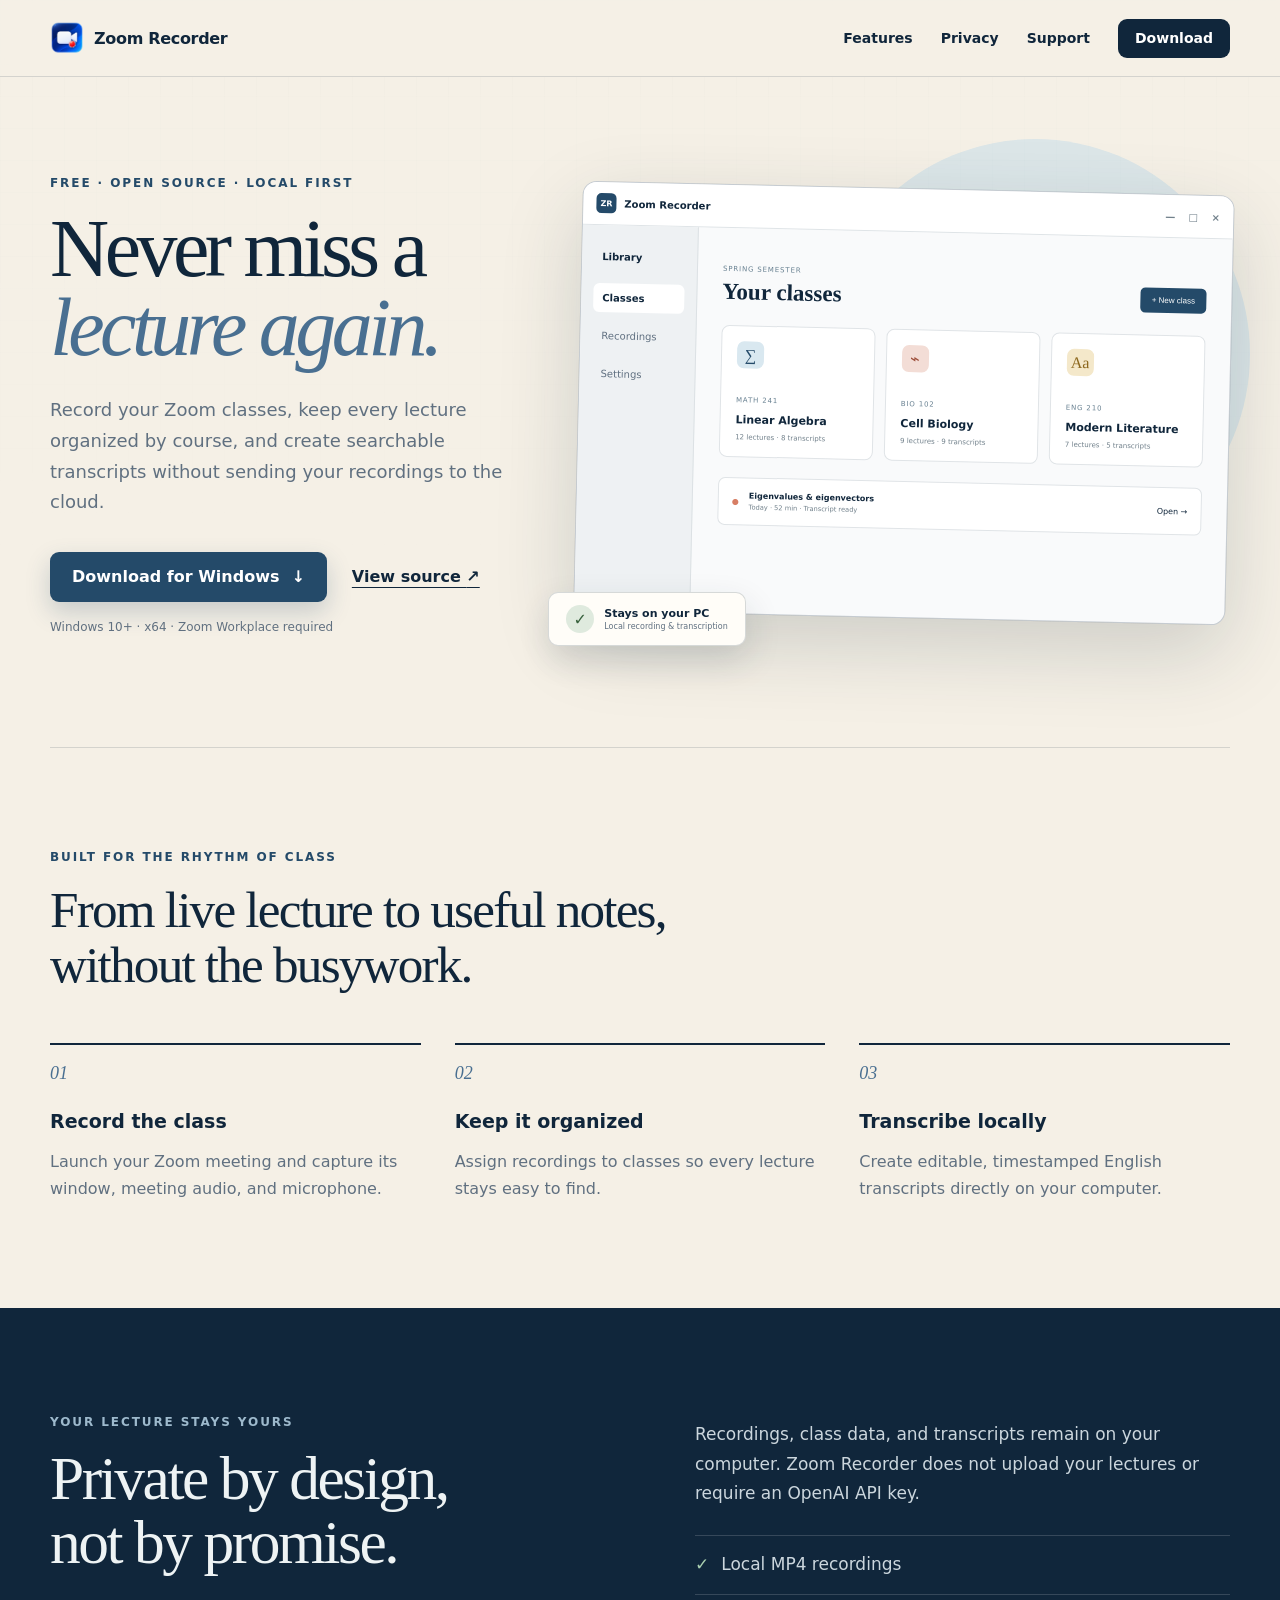
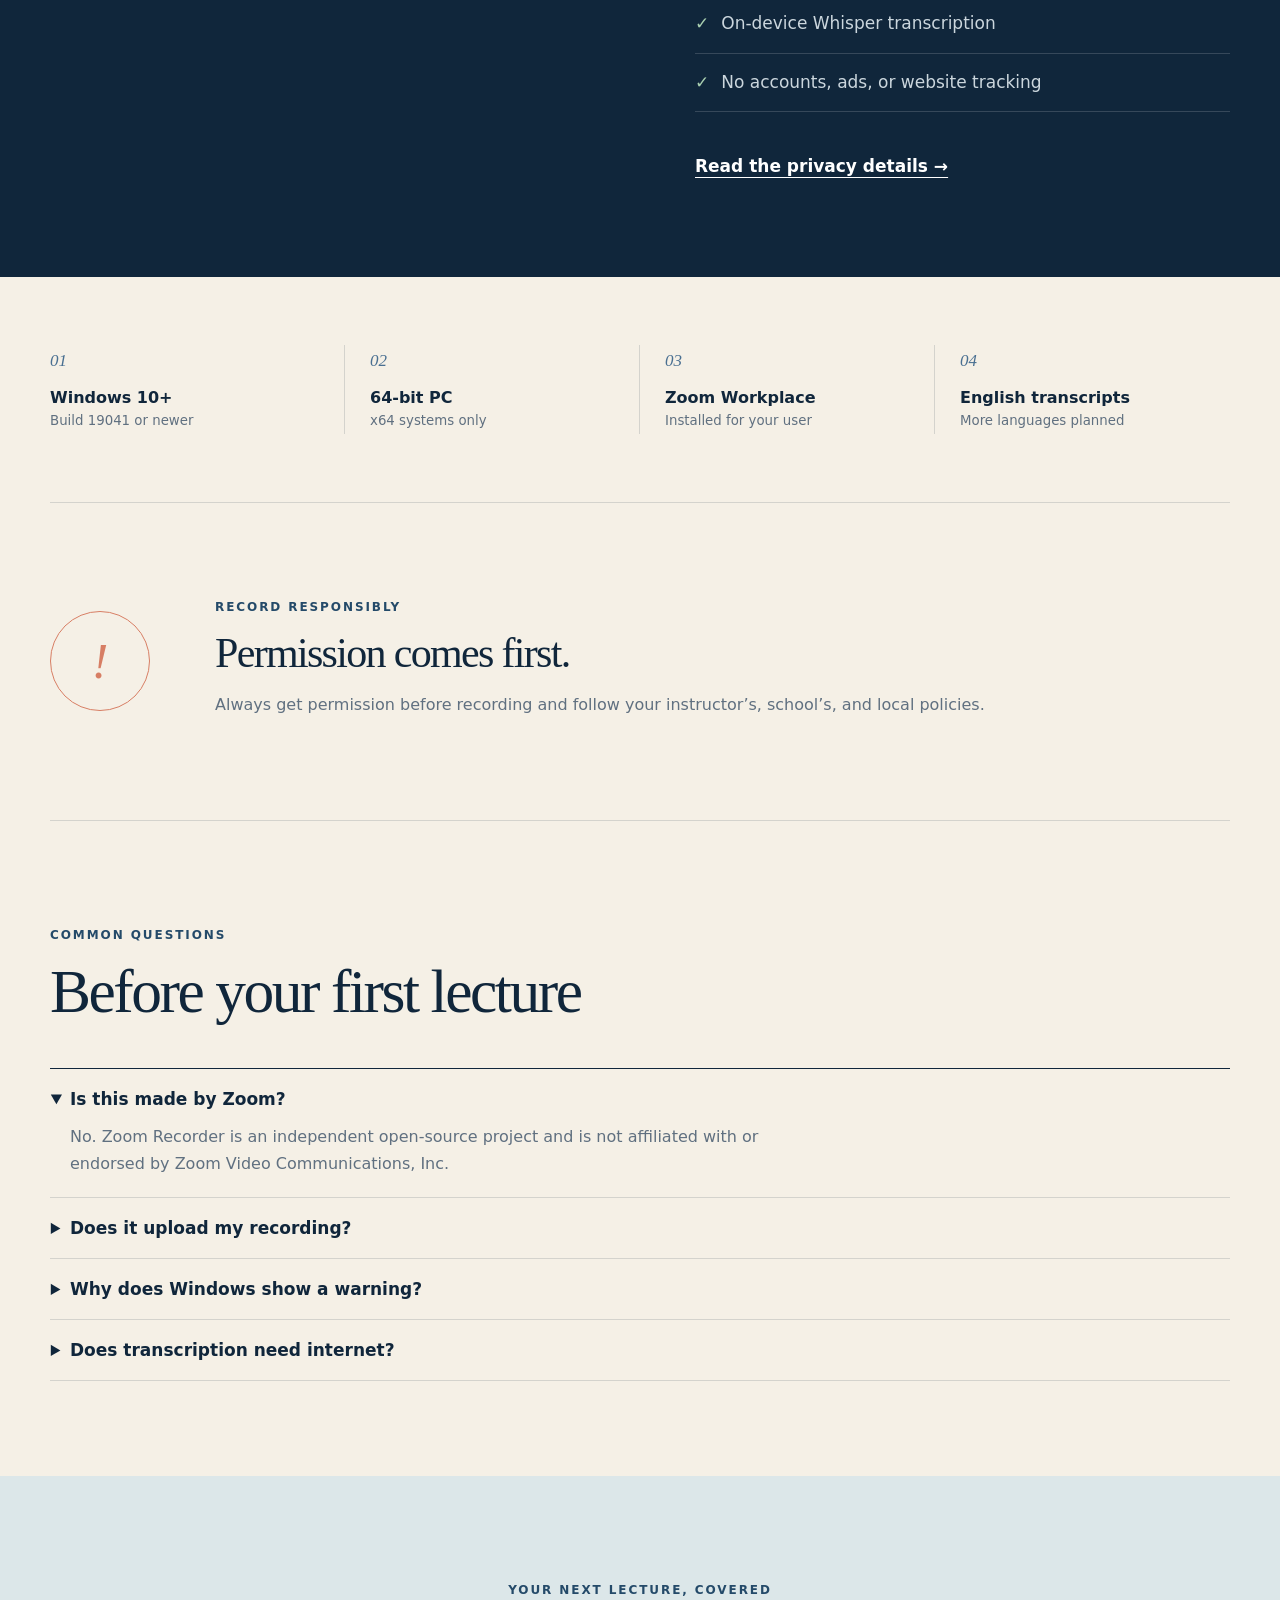
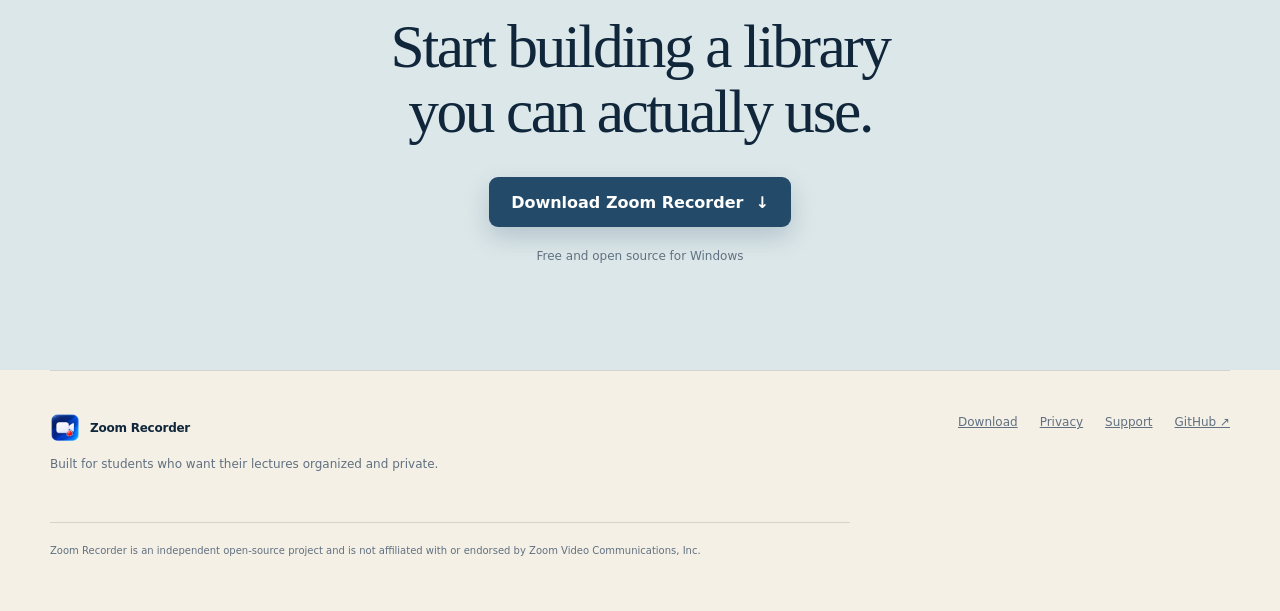
==== website/index.html @ ae4202d5 "Add Zoom Recorder product website" ====
<!doctype html>
<html lang="en">
<head>
  <meta charset="utf-8">
  <meta name="viewport" content="width=device-width, initial-scale=1">
  <meta name="theme-color" content="#f5f0e6">
  <title>Zoom Recorder — Never miss a lecture again</title>
  <meta name="description" content="Record Zoom lectures, organize them by class, and create private local transcripts on Windows.">
  <meta property="og:title" content="Zoom Recorder — Never miss a lecture again">
  <meta property="og:description" content="Record Zoom lectures, organize them by class, and transcribe locally on Windows.">
  <meta property="og:type" content="website">
  <meta property="og:image" content="https://adityatheperson.github.io/ZoomRecorder/assets/og.png">
  <meta name="twitter:card" content="summary_large_image">
  <meta name="twitter:title" content="Zoom Recorder — Never miss a lecture again">
  <meta name="twitter:description" content="Record Zoom lectures, organize them by class, and transcribe locally on Windows.">
  <meta name="twitter:image" content="https://adityatheperson.github.io/ZoomRecorder/assets/og.png">
  <link rel="icon" href="assets/icon.png">
  <link rel="stylesheet" href="styles.css">
</head>
<body>
  <a class="skip-link" href="#main">Skip to content</a>
  <header class="site-header">
    <nav class="nav shell" aria-label="Primary navigation">
      <a class="brand" href="index.html" aria-label="Zoom Recorder home">
        <img src="assets/icon.png" alt="" width="34" height="34">
        <span>Zoom Recorder</span>
      </a>
      <div class="nav-links">
        <a href="#features">Features</a>
        <a href="privacy.html">Privacy</a>
        <a href="support.html">Support</a>
        <a class="button button-small button-dark" href="download.html">Download</a>
      </div>
    </nav>
  </header>

  <main id="main">
    <section class="hero shell">
      <div class="hero-copy">
        <p class="eyebrow">Free · Open source · Local first</p>
        <h1>Never miss a<br><em>lecture again.</em></h1>
        <p class="hero-lede">Record your Zoom classes, keep every lecture organized by course, and create searchable transcripts without sending your recordings to the cloud.</p>
        <div class="hero-actions">
          <a class="button button-primary" href="download.html">Download for Windows <span aria-hidden="true">↓</span></a>
          <a class="text-link" href="https://github.com/adityatheperson/ZoomRecorder">View source <span aria-hidden="true">↗</span></a>
        </div>
        <p class="hero-note">Windows 10+ · x64 · Zoom Workplace required</p>
      </div>

      <div class="app-stage" aria-label="Preview of the Zoom Recorder class library">
        <div class="app-window">
          <div class="app-titlebar"><span class="app-mark">ZR</span><span>Zoom Recorder</span><span class="window-dots">— □ ×</span></div>
          <div class="app-body">
            <aside>
              <strong>Library</strong>
              <span class="active">Classes</span>
              <span>Recordings</span>
              <span>Settings</span>
            </aside>
            <div class="app-content">
              <div class="app-heading"><div><small>SPRING SEMESTER</small><h2>Your classes</h2></div><button>+ New class</button></div>
              <div class="class-grid">
                <article><span class="class-icon">∑</span><small>MATH 241</small><h3>Linear Algebra</h3><p>12 lectures · 8 transcripts</p></article>
                <article><span class="class-icon coral">⌁</span><small>BIO 102</small><h3>Cell Biology</h3><p>9 lectures · 9 transcripts</p></article>
                <article><span class="class-icon gold">Aa</span><small>ENG 210</small><h3>Modern Literature</h3><p>7 lectures · 5 transcripts</p></article>
              </div>
              <div class="recording-row"><span class="record-dot">●</span><div><strong>Eigenvalues &amp; eigenvectors</strong><small>Today · 52 min · Transcript ready</small></div><span>Open →</span></div>
            </div>
          </div>
        </div>
        <div class="privacy-chip"><span>✓</span><div><strong>Stays on your PC</strong><small>Local recording &amp; transcription</small></div></div>
      </div>
    </section>

    <section id="features" class="intro shell">
      <p class="section-kicker">Built for the rhythm of class</p>
      <h2>From live lecture to useful notes,<br>without the busywork.</h2>
      <div class="steps">
        <article><span>01</span><h3>Record the class</h3><p>Launch your Zoom meeting and capture its window, meeting audio, and microphone.</p></article>
        <article><span>02</span><h3>Keep it organized</h3><p>Assign recordings to classes so every lecture stays easy to find.</p></article>
        <article><span>03</span><h3>Transcribe locally</h3><p>Create editable, timestamped English transcripts directly on your computer.</p></article>
      </div>
    </section>

    <section class="privacy-band">
      <div class="shell privacy-layout">
        <div>
          <p class="section-kicker">Your lecture stays yours</p>
          <h2>Private by design,<br>not by promise.</h2>
        </div>
        <div class="privacy-copy">
          <p>Recordings, class data, and transcripts remain on your computer. Zoom Recorder does not upload your lectures or require an OpenAI API key.</p>
          <ul class="check-list">
            <li><span>✓</span> Local MP4 recordings</li>
            <li><span>✓</span> On-device Whisper transcription</li>
            <li><span>✓</span> No accounts, ads, or website tracking</li>
          </ul>
          <a class="text-link" href="privacy.html">Read the privacy details →</a>
        </div>
      </div>
    </section>

    <section class="compat shell">
      <div><span>01</span><strong>Windows 10+</strong><small>Build 19041 or newer</small></div>
      <div><span>02</span><strong>64-bit PC</strong><small>x64 systems only</small></div>
      <div><span>03</span><strong>Zoom Workplace</strong><small>Installed for your user</small></div>
      <div><span>04</span><strong>English transcripts</strong><small>More languages planned</small></div>
    </section>

    <section class="consent shell">
      <div class="consent-mark">!</div>
      <div><p class="section-kicker">Record responsibly</p><h2>Permission comes first.</h2><p>Always get permission before recording and follow your instructor’s, school’s, and local policies.</p></div>
    </section>

    <section class="faq shell">
      <p class="section-kicker">Common questions</p>
      <h2>Before your first lecture</h2>
      <div class="faq-grid">
        <details open><summary>Is this made by Zoom?</summary><p>No. Zoom Recorder is an independent open-source project and is not affiliated with or endorsed by Zoom Video Communications, Inc.</p></details>
        <details><summary>Does it upload my recording?</summary><p>No. Recordings and transcripts stay in your local Windows application-data folders.</p></details>
        <details><summary>Why does Windows show a warning?</summary><p>The current personal release is not commercially code-signed. The Download page explains how to verify the file before opening it.</p></details>
        <details><summary>Does transcription need internet?</summary><p>Only for the first verified English Whisper model download, approximately 500 MB. Later transcriptions can run offline.</p></details>
      </div>
    </section>

    <section class="final-cta">
      <div class="shell"><p class="eyebrow">Your next lecture, covered</p><h2>Start building a library<br>you can actually use.</h2><a class="button button-primary" href="download.html">Download Zoom Recorder <span>↓</span></a><p>Free and open source for Windows</p></div>
    </section>
  </main>

  <footer class="footer shell">
    <div><a class="brand" href="index.html"><img src="assets/icon.png" alt="" width="30" height="30"><span>Zoom Recorder</span></a><p>Built for students who want their lectures organized and private.</p></div>
    <div class="footer-links"><a href="download.html">Download</a><a href="privacy.html">Privacy</a><a href="support.html">Support</a><a href="https://github.com/adityatheperson/ZoomRecorder">GitHub ↗</a></div>
    <p class="legal">Zoom Recorder is an independent open-source project and is not affiliated with or endorsed by Zoom Video Communications, Inc.</p>
  </footer>
</body>
</html>
---- website/styles.css ----
:root {
  --paper: #f5f0e6;
  --paper-2: #ede5d6;
  --ink: #10263b;
  --muted: #607080;
  --blue: #496f91;
  --blue-dark: #244a69;
  --line: rgba(16, 38, 59, .14);
  --white: #fffdf8;
  --coral: #d77e64;
  --gold: #c69742;
  --shadow: 0 28px 80px rgba(30, 48, 62, .18);
}

* { box-sizing: border-box; }
html { scroll-behavior: smooth; }
body { margin: 0; color: var(--ink); background: var(--paper); font-family: "Segoe UI", Inter, system-ui, sans-serif; }
body::before { content: ""; position: fixed; inset: 0; pointer-events: none; opacity: .35; background-image: linear-gradient(rgba(73,111,145,.04) 1px, transparent 1px), linear-gradient(90deg, rgba(73,111,145,.04) 1px, transparent 1px); background-size: 32px 32px; mask-image: linear-gradient(to bottom, black, transparent 70%); }
a { color: inherit; }
.shell { width: min(1180px, calc(100% - 44px)); margin-inline: auto; position: relative; }
.skip-link { position: absolute; left: -9999px; top: 8px; z-index: 99; background: var(--ink); color: white; padding: 10px; }
.skip-link:focus { left: 8px; }
.site-header { border-bottom: 1px solid var(--line); background: rgba(245,240,230,.84); backdrop-filter: blur(16px); position: sticky; top: 0; z-index: 20; }
.nav { height: 76px; display: flex; align-items: center; justify-content: space-between; }
.brand { display: flex; align-items: center; gap: 10px; text-decoration: none; font-weight: 750; letter-spacing: -.02em; }
.brand img { border-radius: 8px; }
.nav-links { display: flex; align-items: center; gap: 28px; }
.nav-links > a { text-decoration: none; font-size: 14px; font-weight: 650; }
.button { display: inline-flex; justify-content: center; align-items: center; gap: 12px; min-height: 50px; padding: 0 22px; border-radius: 9px; text-decoration: none; font-weight: 750; transition: transform .18s ease, background .18s ease; }
.button:hover { transform: translateY(-2px); }
.button-small { min-height: 39px; padding-inline: 17px; }
.button-dark { color: white; background: var(--ink); }
.button-primary { color: white; background: var(--blue-dark); box-shadow: 0 10px 24px rgba(36,74,105,.22); }
.hero { min-height: 670px; display: grid; grid-template-columns: .83fr 1.17fr; align-items: center; gap: 66px; padding-block: 78px 92px; }
.eyebrow, .section-kicker { color: var(--blue-dark); font-size: 12px; text-transform: uppercase; letter-spacing: .16em; font-weight: 800; }
h1 { font-family: Georgia, "Times New Roman", serif; font-size: clamp(54px, 6.4vw, 84px); line-height: .96; letter-spacing: -.055em; margin: 20px 0 28px; font-weight: 500; }
h1 em { color: var(--blue); font-weight: 400; }
.hero-lede { color: var(--muted); font-size: 18px; line-height: 1.7; max-width: 530px; }
.hero-actions { display: flex; align-items: center; gap: 25px; margin-top: 34px; }
.text-link { font-weight: 750; text-underline-offset: 5px; }
.hero-note { color: var(--muted); font-size: 12px; margin-top: 18px; }
.app-stage { position: relative; padding: 24px 0 28px; }
.app-stage::before { content: ""; position: absolute; width: 430px; height: 430px; border-radius: 50%; background: #dce6e8; right: -20px; top: -25px; z-index: -1; }
.app-window { background: #f9fafb; border: 1px solid rgba(16,38,59,.22); border-radius: 14px; overflow: hidden; box-shadow: var(--shadow); transform: rotate(1.3deg); }
.app-titlebar { height: 43px; display: flex; align-items: center; gap: 8px; padding: 0 13px; font-size: 10px; font-weight: 700; background: white; border-bottom: 1px solid #dfe4e7; }
.app-mark { width: 20px; height: 20px; display: grid; place-items: center; border-radius: 5px; color: white; background: var(--blue-dark); font-size: 8px; }
.window-dots { margin-left: auto; word-spacing: 10px; color: #71808b; }
.app-body { min-height: 385px; display: grid; grid-template-columns: 116px 1fr; }
.app-body aside { padding: 26px 12px; display: flex; flex-direction: column; gap: 9px; color: #607080; font-size: 10px; background: #eef1f3; border-right: 1px solid #dce1e4; }
.app-body aside strong { color: var(--ink); margin: 0 8px 12px; }
.app-body aside span { padding: 9px; }
.app-body aside .active { background: white; color: var(--ink); border-radius: 6px; font-weight: 700; }
.app-content { padding: 28px 25px; }
.app-heading { display: flex; justify-content: space-between; align-items: center; }
.app-heading small, .app-content article small { color: #688091; font-size: 7px; letter-spacing: .12em; }
.app-heading h2 { margin: 4px 0 20px; font-family: Georgia, serif; font-size: 23px; }
.app-heading button { border: 0; padding: 8px 11px; border-radius: 5px; background: var(--blue-dark); color: white; font-size: 8px; }
.class-grid { display: grid; grid-template-columns: repeat(3, 1fr); gap: 11px; }
.class-grid article { background: white; border: 1px solid #e0e4e7; padding: 15px; border-radius: 8px; min-width: 0; }
.class-grid h3 { font-size: 11px; margin: 7px 0; }
.class-grid p { margin: 0; color: #71808b; font-size: 7px; }
.class-icon { width: 27px; height: 27px; display: grid; place-items: center; border-radius: 7px; background: #d9e8f0; color: var(--blue-dark); margin-bottom: 19px; font-family: Georgia, serif; }
.class-icon.coral { background: #f3ddd6; color: #9d4e3a; }
.class-icon.gold { background: #f4e8ca; color: #8c671d; }
.recording-row { margin-top: 20px; background: white; border: 1px solid #e0e4e7; border-radius: 7px; padding: 13px; display: grid; grid-template-columns: auto 1fr auto; gap: 10px; align-items: center; font-size: 8px; }
.record-dot { color: var(--coral); }
.recording-row small { display: block; color: #71808b; margin-top: 3px; }
.privacy-chip { position: absolute; left: -30px; bottom: 0; display: flex; align-items: center; gap: 10px; padding: 12px 17px; border: 1px solid rgba(16,38,59,.17); background: var(--white); border-radius: 10px; box-shadow: 0 15px 35px rgba(30,48,62,.16); }
.privacy-chip > span { display: grid; place-items: center; width: 28px; height: 28px; border-radius: 50%; background: #dfeade; color: #37613c; }
.privacy-chip strong, .privacy-chip small { display: block; }
.privacy-chip strong { font-size: 11px; }.privacy-chip small { color: var(--muted); font-size: 8px; margin-top: 2px; }
.intro { border-top: 1px solid var(--line); padding-block: 90px; }
.intro h2 { font-family: Georgia, serif; font-size: clamp(36px, 4vw, 54px); line-height: 1.08; letter-spacing: -.035em; font-weight: 500; margin: 18px 0 50px; }
.steps { display: grid; grid-template-columns: repeat(3, 1fr); gap: 34px; }
.steps article { border-top: 2px solid var(--ink); padding-top: 18px; }
.steps article > span { color: var(--blue); font: italic 18px Georgia, serif; }
.steps h3 { font-size: 19px; margin: 26px 0 10px; }.steps p { color: var(--muted); line-height: 1.7; }
.privacy-band { color: #eef3f4; background: var(--ink); padding-block: 95px; }
.privacy-layout { display: grid; grid-template-columns: 1fr 1fr; gap: 110px; align-items: start; }
.privacy-band .section-kicker { color: #9db9cc; }.privacy-band h2, .faq h2, .final-cta h2, .consent h2, .page-hero h1 { font: 500 clamp(38px, 4.8vw, 62px)/1.05 Georgia, serif; letter-spacing: -.04em; margin: 17px 0 0; }
.privacy-copy { color: #cbd6dd; font-size: 17px; line-height: 1.75; }.privacy-copy .text-link { color: white; display: inline-block; margin-top: 14px; }
.check-list { list-style: none; margin: 26px 0; padding: 0; border-top: 1px solid rgba(255,255,255,.16); }.check-list li { display: flex; gap: 12px; padding: 14px 0; border-bottom: 1px solid rgba(255,255,255,.16); }.check-list span { color: #a9cfb0; }
.compat { display: grid; grid-template-columns: repeat(4,1fr); padding-block: 68px; border-bottom: 1px solid var(--line); }.compat div { padding: 6px 25px; border-right: 1px solid var(--line); }.compat div:first-child { padding-left: 0; }.compat div:last-child { border: 0; }.compat span,.compat strong,.compat small { display:block }.compat span { color: var(--blue); font: italic 17px Georgia,serif; }.compat strong { margin: 17px 0 6px; }.compat small { color: var(--muted); }
.consent { display: grid; grid-template-columns: 120px 1fr; gap: 45px; align-items: center; padding-block: 85px; border-bottom: 1px solid var(--line); }.consent-mark { width: 100px; height: 100px; display:grid; place-items:center; border: 1px solid var(--coral); border-radius: 50%; color: var(--coral); font: italic 50px Georgia,serif; }.consent h2 { font-size: 42px; }.consent p:last-child { color: var(--muted); line-height: 1.7; }
.faq { padding-block: 95px; }.faq h2 { margin-bottom: 45px; }.faq-grid { border-top: 1px solid var(--ink); }.faq details { border-bottom: 1px solid var(--line); padding: 20px 0; }.faq summary { cursor: pointer; font-weight: 750; font-size: 17px; list-style-position: outside; margin-left: 20px; }.faq details p { color: var(--muted); line-height: 1.7; max-width: 760px; margin: 14px 0 0 20px; }
.final-cta { background: #dce7e9; text-align:center; padding-block: 95px; }.final-cta h2 { margin-bottom: 34px; }.final-cta .button { margin-bottom: 10px; }.final-cta p:last-child { color: var(--muted); font-size: 12px; }
.footer { display: grid; grid-template-columns: 1fr auto; gap: 25px; border-top: 1px solid var(--line); padding-block: 42px; color: var(--muted); font-size: 12px; line-height: 1.6; }.footer .brand { color:var(--ink); width:max-content }.footer-links { display:flex; gap:22px; }.legal { grid-column: 1/-1; max-width: 800px; padding-top: 20px; border-top: 1px solid var(--line); font-size: 10px; }
.page-hero { padding-block: 86px 55px; max-width: 850px; margin-left: max(22px, calc((100vw - 1180px)/2)); }.page-hero .lede { color:var(--muted); font-size:19px; line-height:1.7; max-width:710px }.content-shell { width:min(850px, calc(100% - 44px)); margin:0 auto 90px }.content-section { padding:42px 0; border-top:1px solid var(--line) }.content-section h2 { font:500 30px Georgia,serif; margin:0 0 18px }.content-section h3 { margin-top:28px }.content-section p,.content-section li { color:var(--muted); line-height:1.75 }.download-card { background:var(--white); border:1px solid var(--line); border-radius:14px; padding:28px; box-shadow:0 18px 50px rgba(30,48,62,.09); display:grid; grid-template-columns:1fr auto; gap:20px; align-items:center }.download-card h2 { margin:0 0 6px }.download-card p { margin:0 }.warning { border-left:4px solid var(--gold); background:#f4ead4; padding:18px 20px; margin:22px 0 }.code { font-family:Consolas,monospace; word-break:break-all; font-size:12px; color:var(--ink); background:#e8e2d7; padding:13px; border-radius:6px }.steps-list { counter-reset:item; list-style:none; padding:0 }.steps-list li { counter-increment:item; position:relative; padding:0 0 24px 48px }.steps-list li::before { content:counter(item); position:absolute; left:0; top:0; width:28px; height:28px; border-radius:50%; display:grid; place-items:center; background:var(--ink); color:white; font-size:12px }.support-grid { display:grid; grid-template-columns:1fr 1fr; gap:16px }.support-card { background:var(--white); border:1px solid var(--line); border-radius:10px; padding:22px }.support-card h3 { margin-top:0 }.badge { display:inline-flex; padding:6px 9px; border-radius:999px; background:#dfe8eb; color:var(--blue-dark); font-size:11px; font-weight:750; }
@media (max-width: 900px) { .hero { grid-template-columns: 1fr; padding-top: 60px; }.hero-copy { max-width: 700px; }.app-stage { width: min(660px, 100%); margin: 0 auto; }.nav-links > a:not(.button) { display: none; } }
@media (max-width: 760px) { .privacy-layout,.support-grid { grid-template-columns:1fr; gap:35px }.compat { grid-template-columns:1fr 1fr }.compat div { border-bottom:1px solid var(--line); padding:20px }.consent { grid-template-columns:1fr }.footer { grid-template-columns:1fr }.footer-links { flex-wrap:wrap }.download-card { grid-template-columns:1fr } }
@media (max-width: 620px) { .shell { width: min(100% - 28px, 1180px); }.hero { gap: 35px; }.hero-actions { align-items: flex-start; flex-direction: column; }.app-stage { overflow: hidden; padding: 10px 0 40px; }.app-window { width: 630px; transform: scale(.74) rotate(1deg); transform-origin: top left; margin-bottom: -100px; }.privacy-chip { left: 8px; }.steps { grid-template-columns: 1fr; }.intro { padding-block: 65px; }.compat { grid-template-columns:1fr }.compat div { border-right:0 }.page-hero { margin-left:14px; margin-right:14px }.content-shell { width:calc(100% - 28px) } }
@media (prefers-reduced-motion: reduce) { html { scroll-behavior: auto; }.button { transition: none; } }
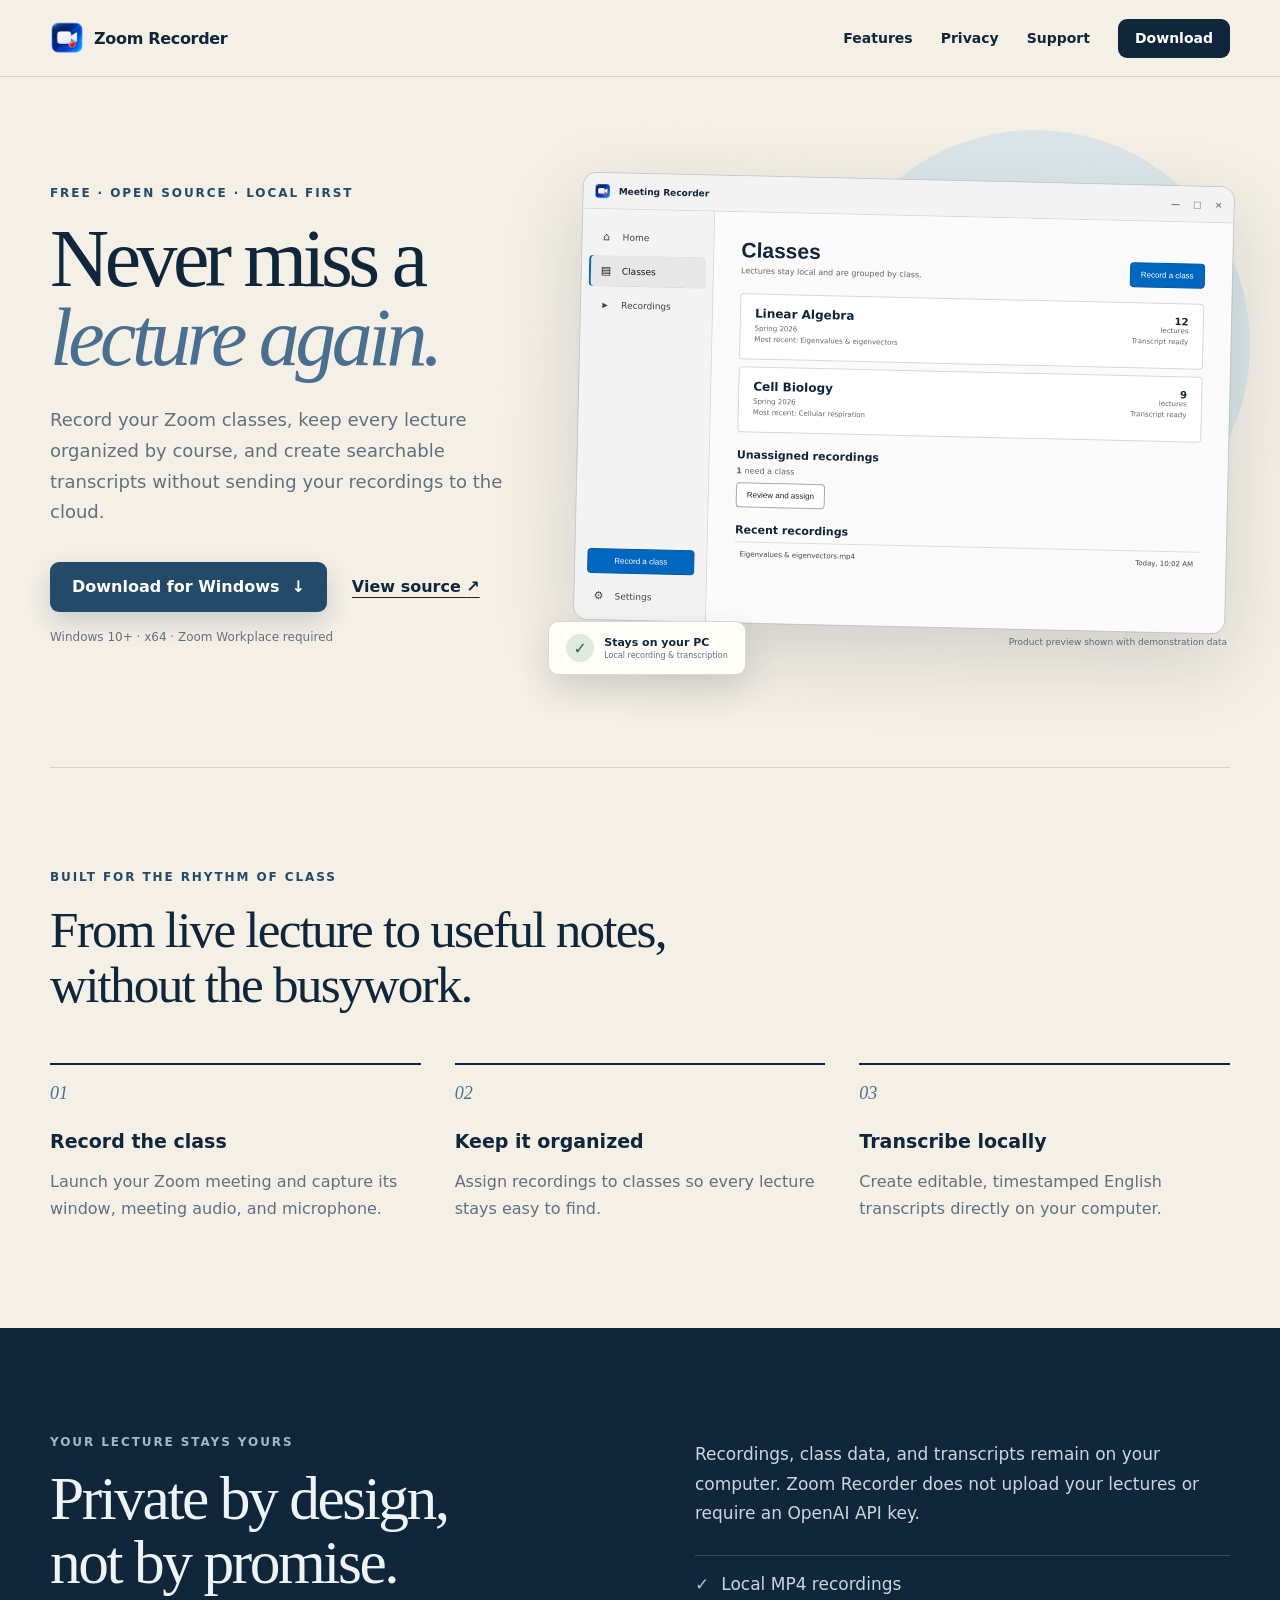
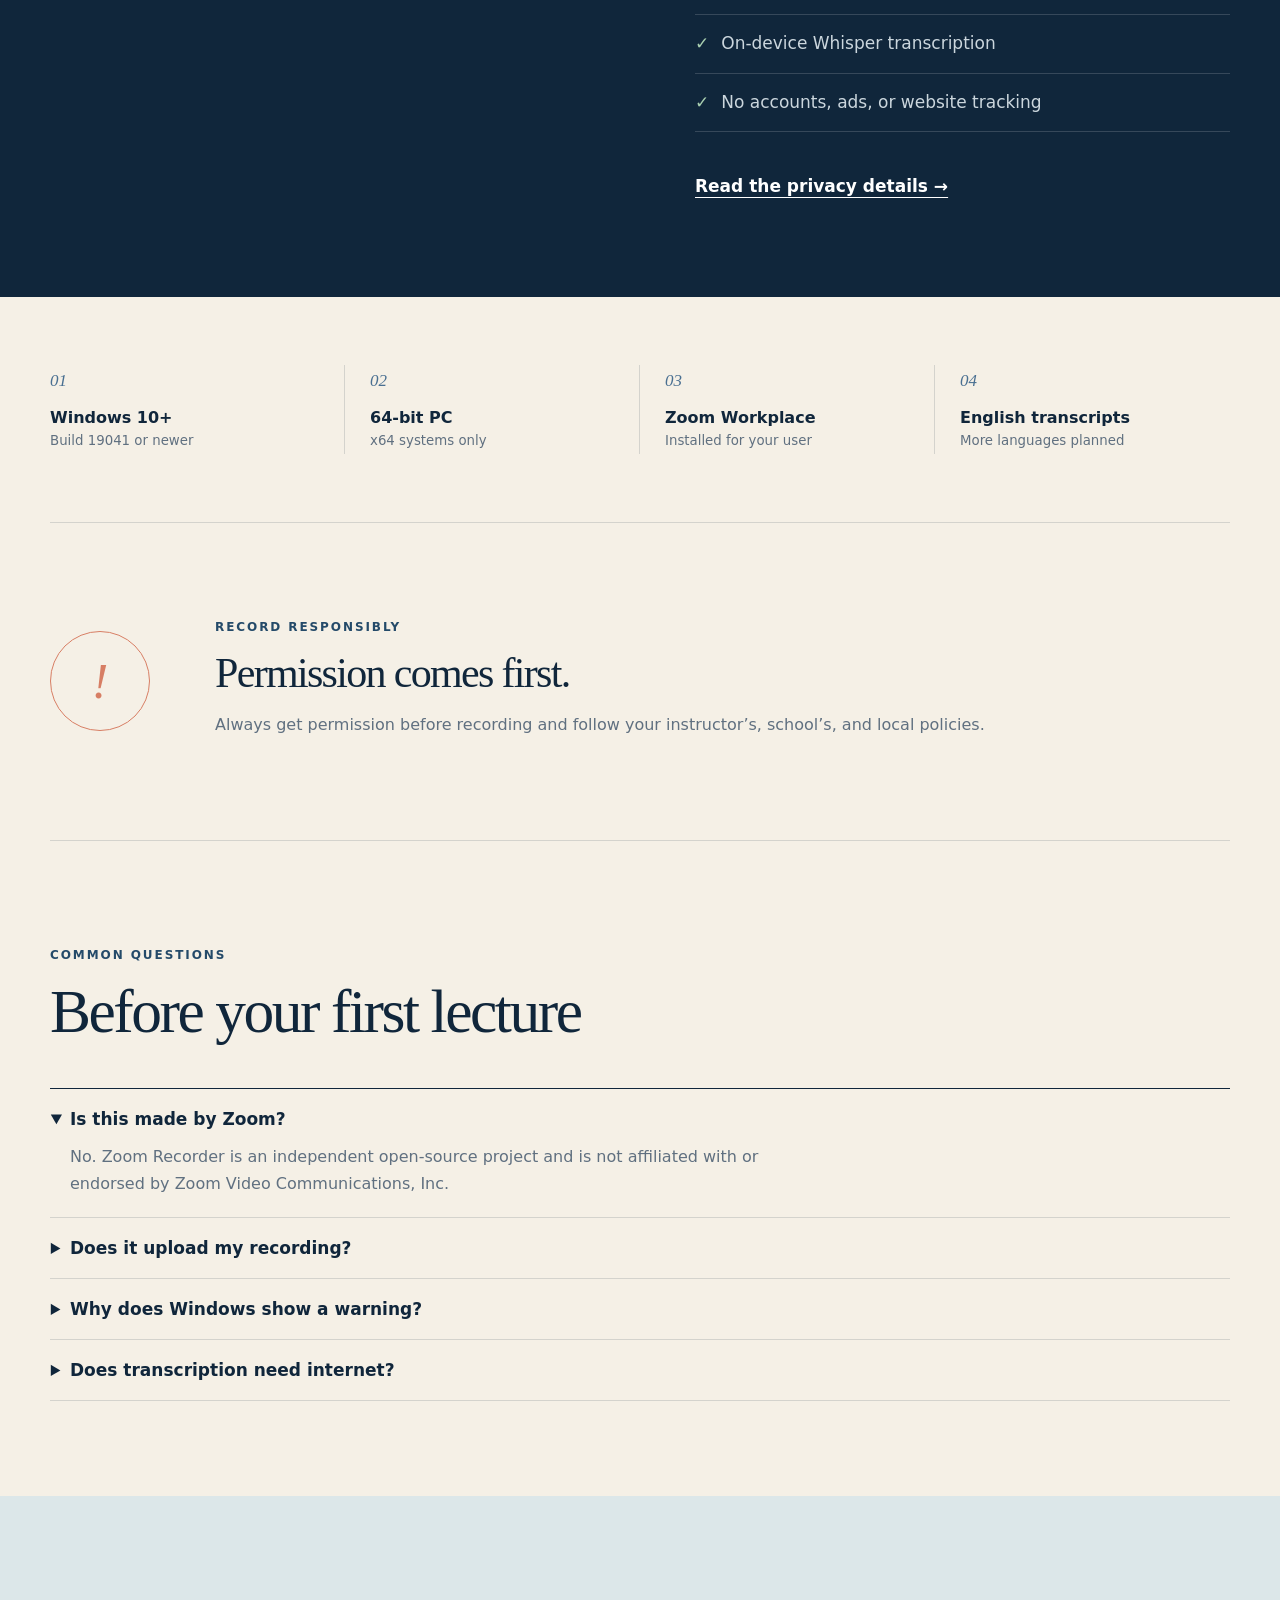
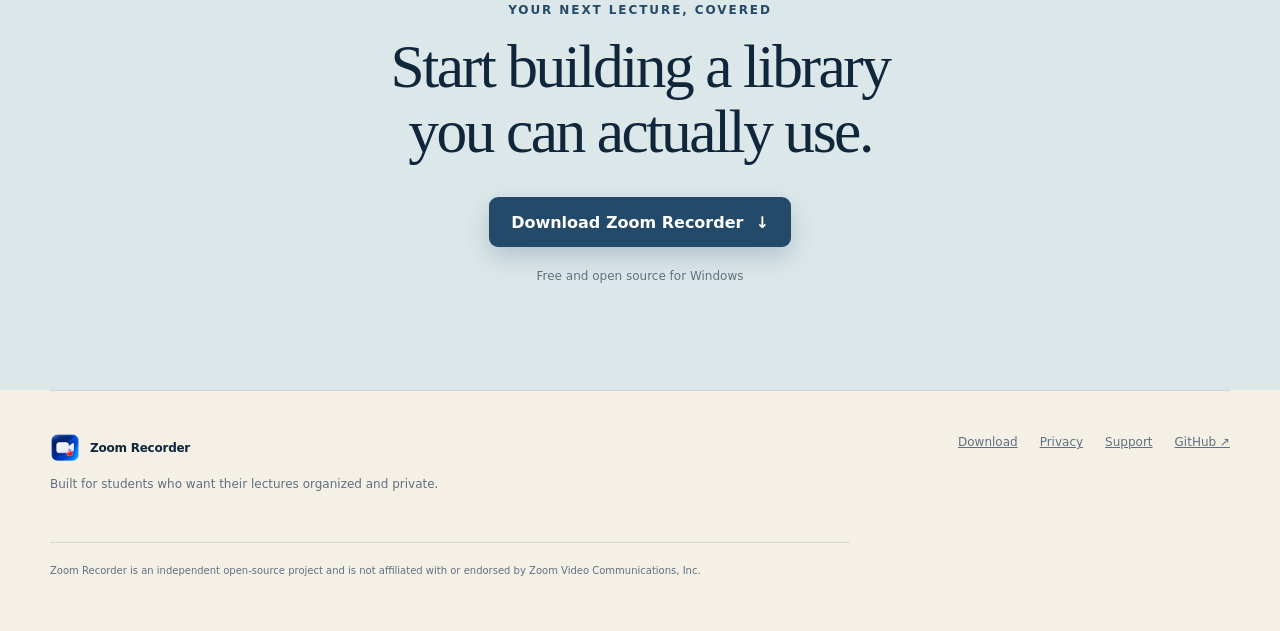
==== commit 2a05b75a: "Match website preview to current app UI" ====
--- a/website/index.html
+++ b/website/index.html
@@ -49,25 +49,28 @@
 
       <div class="app-stage" aria-label="Preview of the Zoom Recorder class library">
         <div class="app-window">
-          <div class="app-titlebar"><span class="app-mark">ZR</span><span>Zoom Recorder</span><span class="window-dots">— □ ×</span></div>
+          <div class="app-titlebar"><img src="assets/icon.png" alt=""><span>Meeting Recorder</span><span class="window-dots">— □ ×</span></div>
           <div class="app-body">
             <aside>
-              <strong>Library</strong>
-              <span class="active">Classes</span>
-              <span>Recordings</span>
-              <span>Settings</span>
+              <span><b>⌂</b> Home</span>
+              <span class="active"><b>▤</b> Classes</span>
+              <span><b>▸</b> Recordings</span>
+              <span class="app-spacer"></span>
+              <button>Record a class</button>
+              <span><b>⚙</b> Settings</span>
             </aside>
             <div class="app-content">
-              <div class="app-heading"><div><small>SPRING SEMESTER</small><h2>Your classes</h2></div><button>+ New class</button></div>
-              <div class="class-grid">
-                <article><span class="class-icon">∑</span><small>MATH 241</small><h3>Linear Algebra</h3><p>12 lectures · 8 transcripts</p></article>
-                <article><span class="class-icon coral">⌁</span><small>BIO 102</small><h3>Cell Biology</h3><p>9 lectures · 9 transcripts</p></article>
-                <article><span class="class-icon gold">Aa</span><small>ENG 210</small><h3>Modern Literature</h3><p>7 lectures · 5 transcripts</p></article>
+              <div class="app-heading"><div><h2>Classes</h2><p>Lectures stay local and are grouped by class.</p></div><button>Record a class</button></div>
+              <div class="class-list">
+                <article><div><h3>Linear Algebra</h3><p>Spring 2026</p><small>Most recent: Eigenvalues &amp; eigenvectors</small></div><div><strong>12</strong><small>lectures</small><small>Transcript ready</small></div></article>
+                <article><div><h3>Cell Biology</h3><p>Spring 2026</p><small>Most recent: Cellular respiration</small></div><div><strong>9</strong><small>lectures</small><small>Transcript ready</small></div></article>
               </div>
-              <div class="recording-row"><span class="record-dot">●</span><div><strong>Eigenvalues &amp; eigenvectors</strong><small>Today · 52 min · Transcript ready</small></div><span>Open →</span></div>
+              <section class="app-subsection"><h3>Unassigned recordings</h3><p><strong>1</strong> need a class</p><button>Review and assign</button></section>
+              <section class="app-subsection recent"><h3>Recent recordings</h3><div><span>Eigenvalues &amp; eigenvectors.mp4</span><span>Today, 10:02 AM</span></div></section>
             </div>
           </div>
         </div>
+        <p class="demo-label">Product preview shown with demonstration data</p>
         <div class="privacy-chip"><span>✓</span><div><strong>Stays on your PC</strong><small>Local recording &amp; transcription</small></div></div>
       </div>
     </section>
--- a/website/styles.css
+++ b/website/styles.css
@@ -42,29 +42,20 @@
 .app-stage { position: relative; padding: 24px 0 28px; }
 .app-stage::before { content: ""; position: absolute; width: 430px; height: 430px; border-radius: 50%; background: #dce6e8; right: -20px; top: -25px; z-index: -1; }
 .app-window { background: #f9fafb; border: 1px solid rgba(16,38,59,.22); border-radius: 14px; overflow: hidden; box-shadow: var(--shadow); transform: rotate(1.3deg); }
-.app-titlebar { height: 43px; display: flex; align-items: center; gap: 8px; padding: 0 13px; font-size: 10px; font-weight: 700; background: white; border-bottom: 1px solid #dfe4e7; }
-.app-mark { width: 20px; height: 20px; display: grid; place-items: center; border-radius: 5px; color: white; background: var(--blue-dark); font-size: 8px; }
+.app-titlebar { height: 36px; display: flex; align-items: center; gap: 8px; padding: 0 11px; font-size: 9px; font-weight: 600; background: #f3f3f3; border-bottom: 1px solid #d8d8d8; }
+.app-titlebar img { width:16px; height:16px; border-radius:3px }
 .window-dots { margin-left: auto; word-spacing: 10px; color: #71808b; }
-.app-body { min-height: 385px; display: grid; grid-template-columns: 116px 1fr; }
-.app-body aside { padding: 26px 12px; display: flex; flex-direction: column; gap: 9px; color: #607080; font-size: 10px; background: #eef1f3; border-right: 1px solid #dce1e4; }
-.app-body aside strong { color: var(--ink); margin: 0 8px 12px; }
-.app-body aside span { padding: 9px; }
-.app-body aside .active { background: white; color: var(--ink); border-radius: 6px; font-weight: 700; }
-.app-content { padding: 28px 25px; }
+.app-body { min-height: 410px; display: grid; grid-template-columns: 132px 1fr; }
+.app-body aside { padding: 12px 7px 8px; display: flex; flex-direction: column; gap: 3px; color: #3f454a; font-size: 9px; background: #f3f3f3; border-right: 1px solid #d8d8d8; }
+.app-body aside span { padding: 9px 10px; display:flex; align-items:center; gap:9px }.app-body aside b { font-size:11px; font-weight:400; width:14px; text-align:center }
+.app-body aside .active { background: #e7e7e7; color: #16191c; border-radius: 4px; box-shadow:inset 2px 0 #0067c0; }
+.app-body aside .app-spacer { flex:1 }.app-body aside button { margin:0 5px 4px; border:1px solid #005a9e; border-radius:4px; padding:7px 5px; background:#0067c0; color:white; font-size:8px }
+.app-content { padding: 26px 27px; background:#fafafa }
 .app-heading { display: flex; justify-content: space-between; align-items: center; }
-.app-heading small, .app-content article small { color: #688091; font-size: 7px; letter-spacing: .12em; }
-.app-heading h2 { margin: 4px 0 20px; font-family: Georgia, serif; font-size: 23px; }
-.app-heading button { border: 0; padding: 8px 11px; border-radius: 5px; background: var(--blue-dark); color: white; font-size: 8px; }
-.class-grid { display: grid; grid-template-columns: repeat(3, 1fr); gap: 11px; }
-.class-grid article { background: white; border: 1px solid #e0e4e7; padding: 15px; border-radius: 8px; min-width: 0; }
-.class-grid h3 { font-size: 11px; margin: 7px 0; }
-.class-grid p { margin: 0; color: #71808b; font-size: 7px; }
-.class-icon { width: 27px; height: 27px; display: grid; place-items: center; border-radius: 7px; background: #d9e8f0; color: var(--blue-dark); margin-bottom: 19px; font-family: Georgia, serif; }
-.class-icon.coral { background: #f3ddd6; color: #9d4e3a; }
-.class-icon.gold { background: #f4e8ca; color: #8c671d; }
-.recording-row { margin-top: 20px; background: white; border: 1px solid #e0e4e7; border-radius: 7px; padding: 13px; display: grid; grid-template-columns: auto 1fr auto; gap: 10px; align-items: center; font-size: 8px; }
-.record-dot { color: var(--coral); }
-.recording-row small { display: block; color: #71808b; margin-top: 3px; }
+.app-heading h2 { margin: 0 0 4px; font-family:"Segoe UI",sans-serif; font-size: 21px; font-weight:600 }.app-heading p { margin:0 0 18px; font-size:8px; color:#666 }.app-heading button,.app-subsection button { border:1px solid #005a9e; padding:7px 10px; border-radius:4px; background:#0067c0; color:white; font-size:8px }
+.class-list { display:grid; gap:7px }.class-list article { background:white; border:1px solid #d8d8d8; border-radius:4px; padding:12px 14px; display:flex; justify-content:space-between }.class-list h3 { font-size:12px; margin:0 0 4px; font-weight:600 }.class-list p,.class-list small { display:block; margin:0 0 3px; color:#666; font-size:7px }.class-list article > div:last-child { text-align:right }.class-list strong { display:block; font-size:10px }
+.app-subsection { margin-top:16px }.app-subsection h3 { margin:0 0 5px; font-size:11px; font-weight:600 }.app-subsection p { margin:0 0 7px; color:#666; font-size:8px }.app-subsection button { background:white; color:#222; border-color:#aaa }.app-subsection.recent > div { display:flex; justify-content:space-between; border-top:1px solid #ddd; padding:8px 5px; color:#444; font-size:7px }
+.demo-label { text-align:right; color:var(--muted); font-size:9px; margin:10px 3px 0 }
 .privacy-chip { position: absolute; left: -30px; bottom: 0; display: flex; align-items: center; gap: 10px; padding: 12px 17px; border: 1px solid rgba(16,38,59,.17); background: var(--white); border-radius: 10px; box-shadow: 0 15px 35px rgba(30,48,62,.16); }
 .privacy-chip > span { display: grid; place-items: center; width: 28px; height: 28px; border-radius: 50%; background: #dfeade; color: #37613c; }
 .privacy-chip strong, .privacy-chip small { display: block; }
